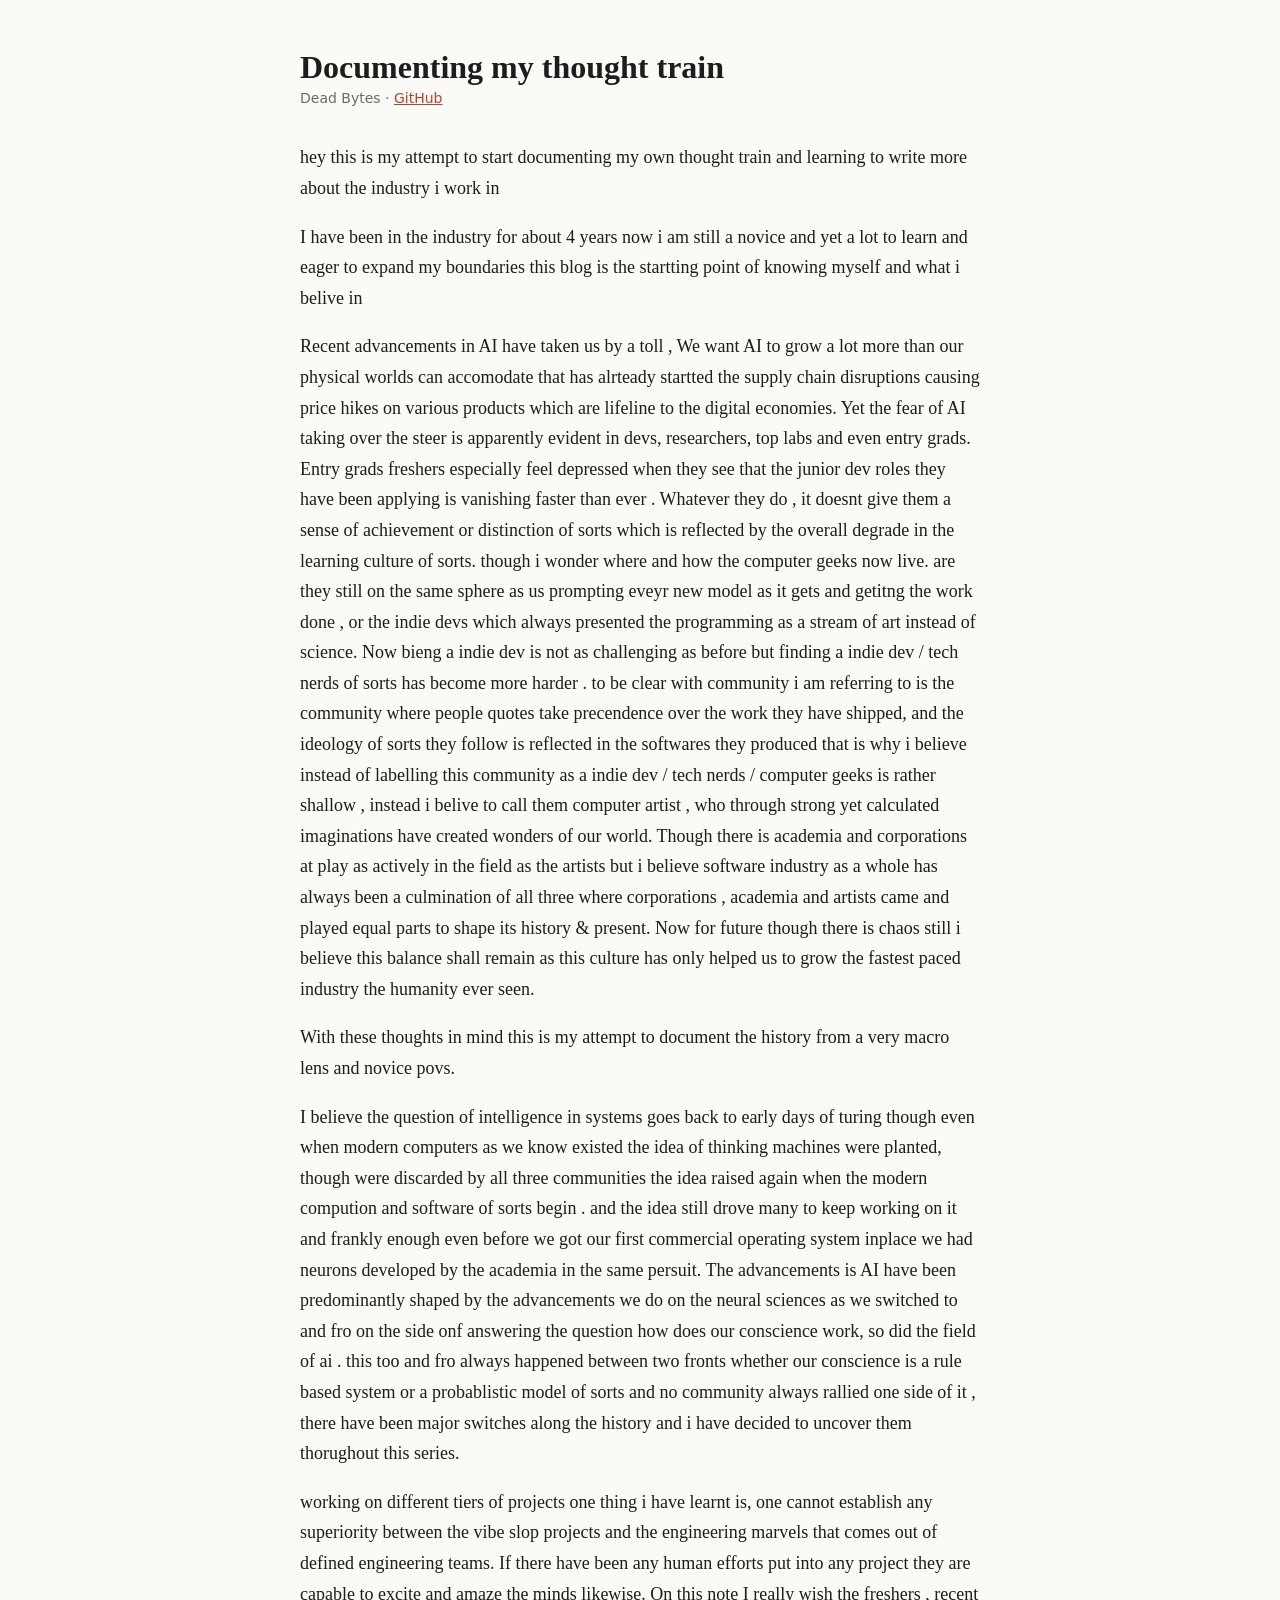
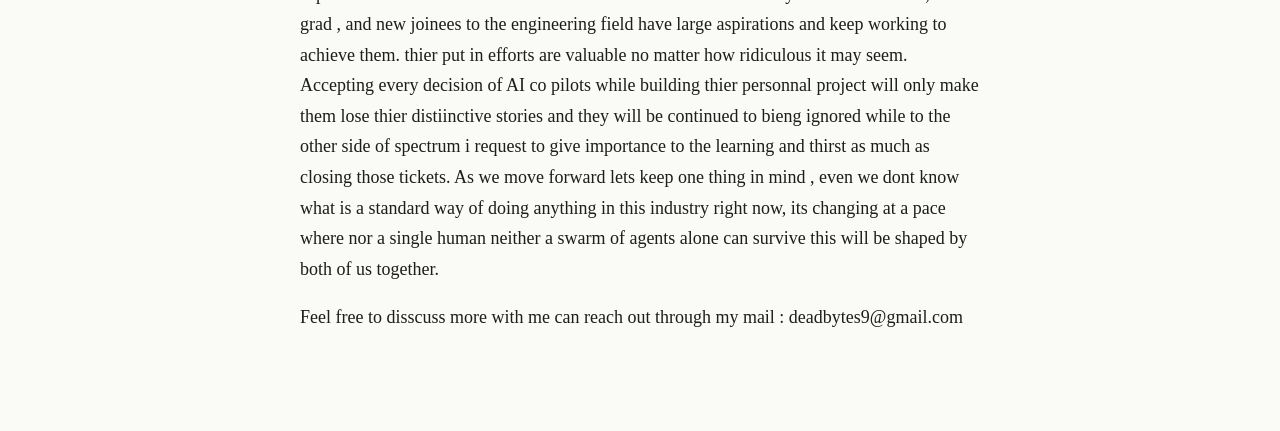
==== index.html @ d602cf8d "Publish first blog post" ====
<!doctype html>
<html lang="en">
<head>
  <meta charset="utf-8">
  <meta name="viewport" content="width=device-width, initial-scale=1">
  <title>Dead Bytes — Blog</title>
  <style>
    :root { --bg:#fafaf7; --fg:#1d1d1b; --muted:#6b6b66; --accent:#b4432b; }
    @media (prefers-color-scheme: dark) { :root { --bg:#141413; --fg:#e8e6df; --muted:#9a978d; --accent:#e07a5f; } }
    body { margin:0; background:var(--bg); color:var(--fg); font:18px/1.7 Georgia, serif; }
    main { max-width:680px; margin:0 auto; padding:48px 16px 80px; }
    h1 { font-size:2rem; line-height:1.2; margin:0 0 4px; }
    .by { color:var(--muted); font:14px system-ui, sans-serif; margin-bottom:36px; }
    a { color:var(--accent); }
  </style>
</head>
<body>
  <main>
    <h1>Documenting my thought train</h1>
    <div class="by">Dead Bytes · <a href="https://github.com/Dead-Bytes">GitHub</a></div>
    <p>hey this is my attempt to start documenting my own thought train and learning to write more about the industry i work in</p>
    <p>I have been in the industry for about 4 years now i am still a novice and yet a lot to learn and eager to expand my boundaries this blog is the startting point of knowing myself and what i belive in</p>
    <p>Recent advancements in AI have taken us by a toll , We want AI to grow a lot more than our physical worlds can accomodate that has alrteady startted the supply chain disruptions causing  price hikes on various  products which are lifeline  to the digital economies. Yet the fear of AI taking over the steer is apparently evident in devs, researchers, top labs and even entry grads. Entry grads freshers especially feel depressed when they see that the junior dev roles they have been applying is vanishing faster than ever . Whatever they do , it doesnt give them a sense of achievement or distinction of sorts which is reflected by the overall degrade in the learning culture of sorts. though i wonder where and how the computer geeks now live. are they still on the same sphere as us prompting eveyr new model as it gets and getitng the work done , or the indie devs which always presented the programming as a stream of art instead of science.  Now bieng a indie dev is not as challenging as before but finding a indie dev / tech nerds of sorts has become more harder . to be clear with community i am referring to is the community where people quotes take precendence over the work they have shipped, and the ideology of sorts they follow is reflected in the softwares they produced that is why i believe instead of labelling this community as a indie dev / tech nerds / computer geeks is rather shallow , instead i belive to call them computer artist , who through strong yet calculated imaginations have created wonders of our world.  Though there is academia and corporations at play as actively in the field as the artists but i believe software industry as a whole has always been a culmination of all three where corporations , academia and artists came and played equal parts to shape its history &amp; present. Now for future though there is chaos still i believe this balance shall remain as this culture has only helped us to grow the fastest paced industry the humanity ever seen.</p>
    <p>With these thoughts in mind this is my attempt to document the history from a very macro lens and novice povs.</p>
    <p>I believe the question of intelligence in systems goes back to early days of turing though even when modern computers as we know existed the idea of thinking machines were planted, though were discarded by all three communities the idea raised again when the modern compution and software of sorts begin . and the idea still drove many to keep working on it and frankly enough even before we got our first commercial operating system inplace we had neurons developed by the academia in the same persuit. The advancements is AI have been predominantly shaped by the advancements we do on the neural sciences  as we switched to and fro on the side onf answering the question how does our conscience work, so did the field of ai . this too and fro always happened between two fronts whether our conscience is a rule based system or a probablistic model of sorts and no community always rallied one side of it , there have been major switches along the history and i have decided to uncover them thorughout this series.</p>
    <p>working on different tiers of projects one thing i have learnt is, one cannot establish any superiority between the vibe slop projects and the engineering marvels that comes out of defined engineering teams. If there have been any human efforts put into any project they are capable to excite and amaze the minds likewise. On this note I really wish the freshers , recent grad , and new joinees to the engineering field have large aspirations and keep working to achieve them. thier put in efforts are valuable no matter how ridiculous it may seem. Accepting every decision of AI co pilots while building thier personnal project will only make them lose thier distiinctive stories and they will be continued to bieng ignored while to the other side of spectrum i request to give importance to the learning and thirst as much as closing those tickets. As we move forward lets keep one thing in mind , even we dont know what is a standard way of doing anything in this industry right now, its changing at a pace where nor a single human neither a swarm of agents alone can survive this will be shaped by both of us together.</p>
    <p>Feel free to disscuss more with me can reach out through my mail : deadbytes9@gmail.com</p>
  </main>
</body>
</html>
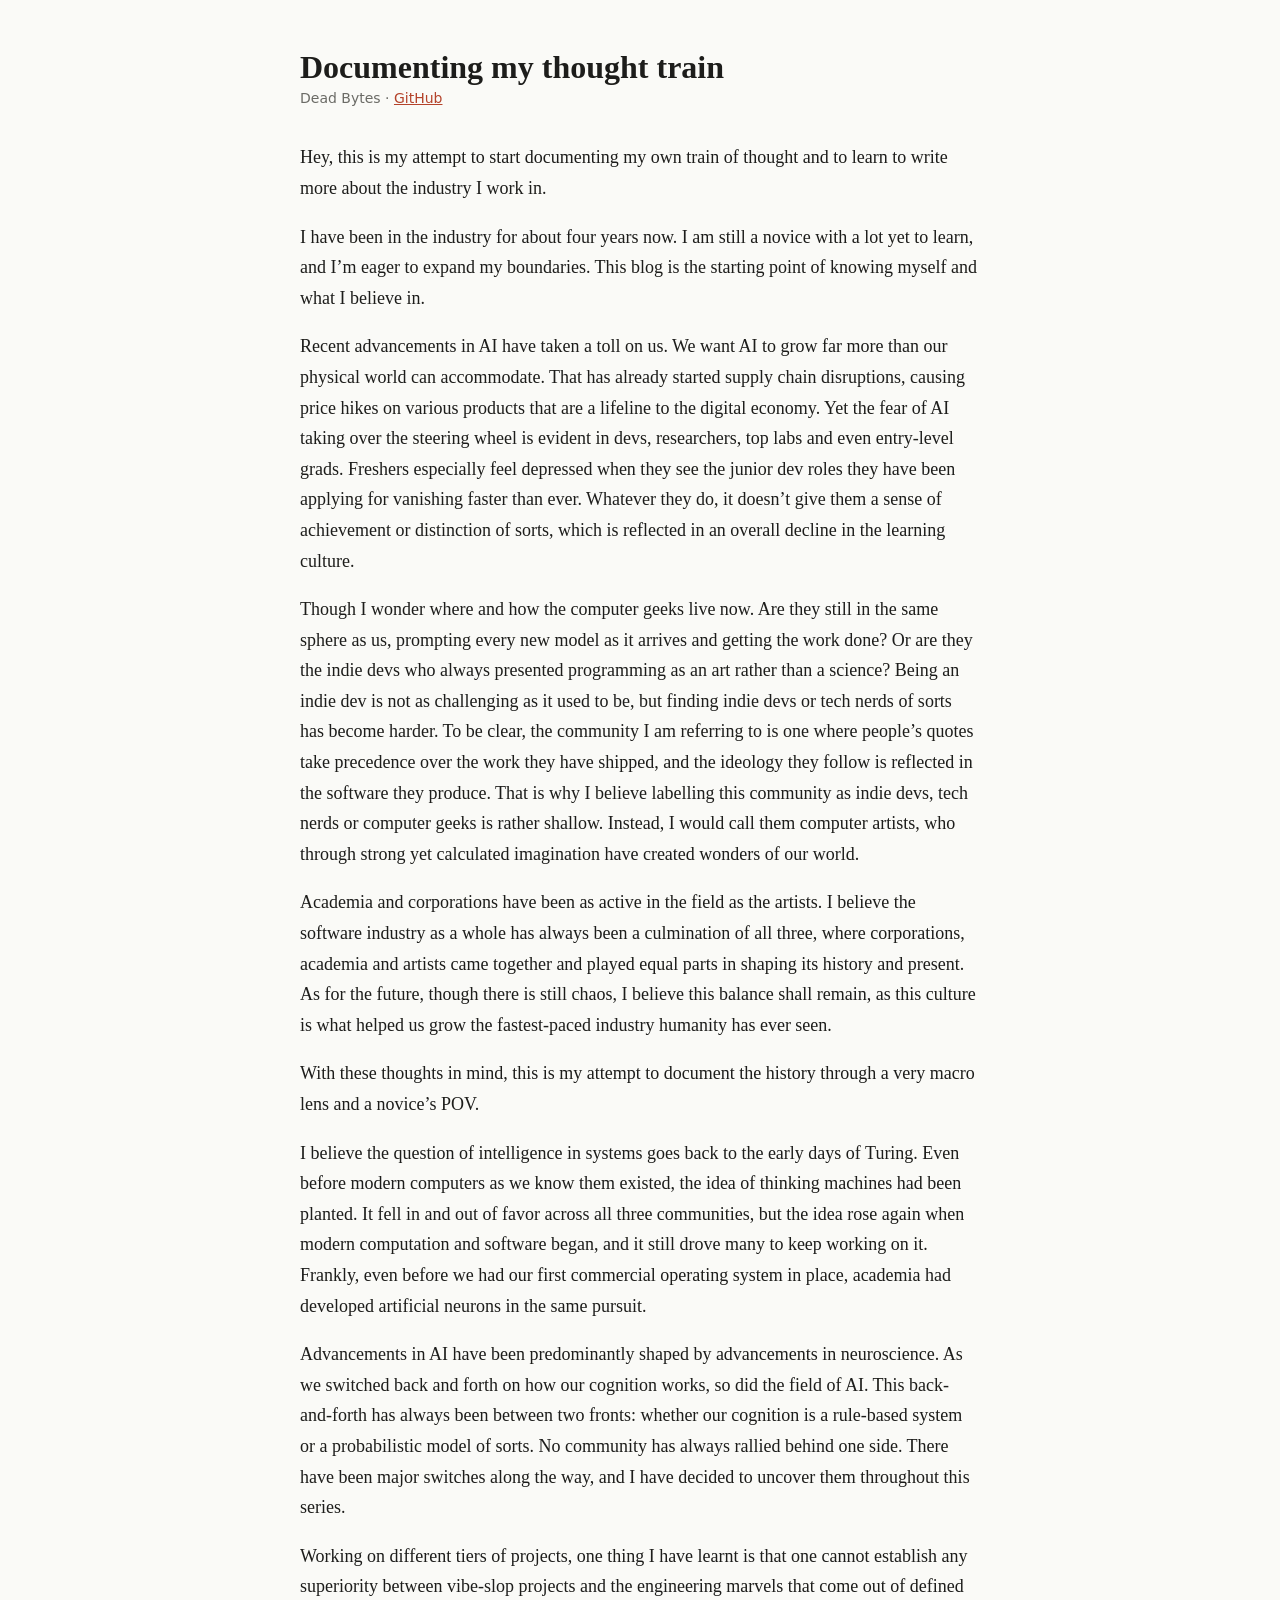
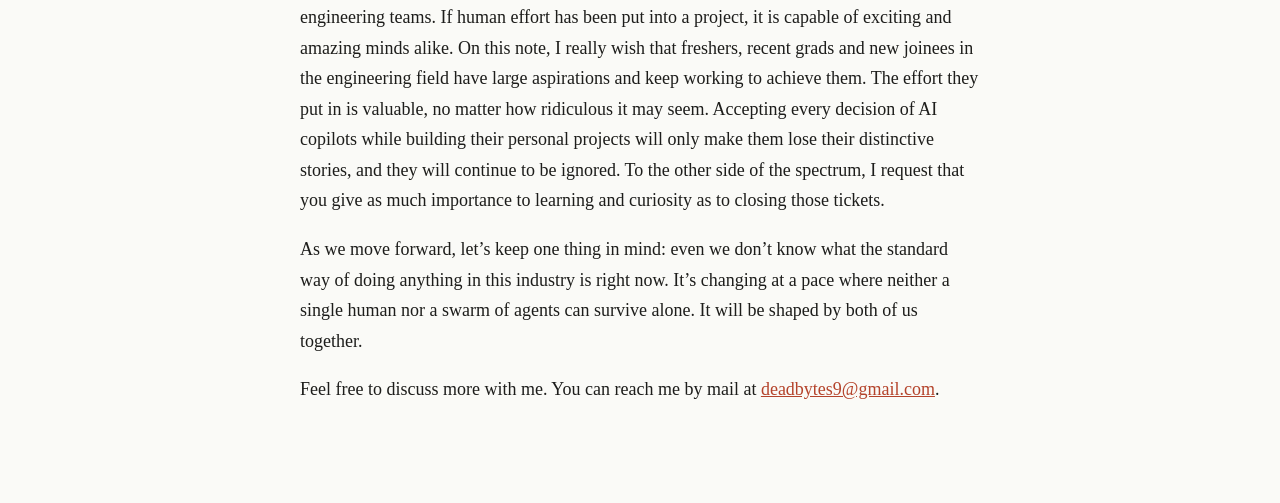
==== commit acb18f2a: "Publish refined blog post" ====
--- a/index.html
+++ b/index.html
@@ -18,13 +18,17 @@
   <main>
     <h1>Documenting my thought train</h1>
     <div class="by">Dead Bytes · <a href="https://github.com/Dead-Bytes">GitHub</a></div>
-    <p>hey this is my attempt to start documenting my own thought train and learning to write more about the industry i work in</p>
-    <p>I have been in the industry for about 4 years now i am still a novice and yet a lot to learn and eager to expand my boundaries this blog is the startting point of knowing myself and what i belive in</p>
-    <p>Recent advancements in AI have taken us by a toll , We want AI to grow a lot more than our physical worlds can accomodate that has alrteady startted the supply chain disruptions causing  price hikes on various  products which are lifeline  to the digital economies. Yet the fear of AI taking over the steer is apparently evident in devs, researchers, top labs and even entry grads. Entry grads freshers especially feel depressed when they see that the junior dev roles they have been applying is vanishing faster than ever . Whatever they do , it doesnt give them a sense of achievement or distinction of sorts which is reflected by the overall degrade in the learning culture of sorts. though i wonder where and how the computer geeks now live. are they still on the same sphere as us prompting eveyr new model as it gets and getitng the work done , or the indie devs which always presented the programming as a stream of art instead of science.  Now bieng a indie dev is not as challenging as before but finding a indie dev / tech nerds of sorts has become more harder . to be clear with community i am referring to is the community where people quotes take precendence over the work they have shipped, and the ideology of sorts they follow is reflected in the softwares they produced that is why i believe instead of labelling this community as a indie dev / tech nerds / computer geeks is rather shallow , instead i belive to call them computer artist , who through strong yet calculated imaginations have created wonders of our world.  Though there is academia and corporations at play as actively in the field as the artists but i believe software industry as a whole has always been a culmination of all three where corporations , academia and artists came and played equal parts to shape its history &amp; present. Now for future though there is chaos still i believe this balance shall remain as this culture has only helped us to grow the fastest paced industry the humanity ever seen.</p>
-    <p>With these thoughts in mind this is my attempt to document the history from a very macro lens and novice povs.</p>
-    <p>I believe the question of intelligence in systems goes back to early days of turing though even when modern computers as we know existed the idea of thinking machines were planted, though were discarded by all three communities the idea raised again when the modern compution and software of sorts begin . and the idea still drove many to keep working on it and frankly enough even before we got our first commercial operating system inplace we had neurons developed by the academia in the same persuit. The advancements is AI have been predominantly shaped by the advancements we do on the neural sciences  as we switched to and fro on the side onf answering the question how does our conscience work, so did the field of ai . this too and fro always happened between two fronts whether our conscience is a rule based system or a probablistic model of sorts and no community always rallied one side of it , there have been major switches along the history and i have decided to uncover them thorughout this series.</p>
-    <p>working on different tiers of projects one thing i have learnt is, one cannot establish any superiority between the vibe slop projects and the engineering marvels that comes out of defined engineering teams. If there have been any human efforts put into any project they are capable to excite and amaze the minds likewise. On this note I really wish the freshers , recent grad , and new joinees to the engineering field have large aspirations and keep working to achieve them. thier put in efforts are valuable no matter how ridiculous it may seem. Accepting every decision of AI co pilots while building thier personnal project will only make them lose thier distiinctive stories and they will be continued to bieng ignored while to the other side of spectrum i request to give importance to the learning and thirst as much as closing those tickets. As we move forward lets keep one thing in mind , even we dont know what is a standard way of doing anything in this industry right now, its changing at a pace where nor a single human neither a swarm of agents alone can survive this will be shaped by both of us together.</p>
-    <p>Feel free to disscuss more with me can reach out through my mail : deadbytes9@gmail.com</p>
+    <p>Hey, this is my attempt to start documenting my own train of thought and to learn to write more about the industry I work in.</p>
+    <p>I have been in the industry for about four years now. I am still a novice with a lot yet to learn, and I’m eager to expand my boundaries. This blog is the starting point of knowing myself and what I believe in.</p>
+    <p>Recent advancements in AI have taken a toll on us. We want AI to grow far more than our physical world can accommodate. That has already started supply chain disruptions, causing price hikes on various products that are a lifeline to the digital economy. Yet the fear of AI taking over the steering wheel is evident in devs, researchers, top labs and even entry-level grads. Freshers especially feel depressed when they see the junior dev roles they have been applying for vanishing faster than ever. Whatever they do, it doesn’t give them a sense of achievement or distinction of sorts, which is reflected in an overall decline in the learning culture.</p>
+    <p>Though I wonder where and how the computer geeks live now. Are they still in the same sphere as us, prompting every new model as it arrives and getting the work done? Or are they the indie devs who always presented programming as an art rather than a science? Being an indie dev is not as challenging as it used to be, but finding indie devs or tech nerds of sorts has become harder. To be clear, the community I am referring to is one where people’s quotes take precedence over the work they have shipped, and the ideology they follow is reflected in the software they produce. That is why I believe labelling this community as indie devs, tech nerds or computer geeks is rather shallow. Instead, I would call them computer artists, who through strong yet calculated imagination have created wonders of our world.</p>
+    <p>Academia and corporations have been as active in the field as the artists. I believe the software industry as a whole has always been a culmination of all three, where corporations, academia and artists came together and played equal parts in shaping its history and present. As for the future, though there is still chaos, I believe this balance shall remain, as this culture is what helped us grow the fastest-paced industry humanity has ever seen.</p>
+    <p>With these thoughts in mind, this is my attempt to document the history through a very macro lens and a novice’s POV.</p>
+    <p>I believe the question of intelligence in systems goes back to the early days of Turing. Even before modern computers as we know them existed, the idea of thinking machines had been planted. It fell in and out of favor across all three communities, but the idea rose again when modern computation and software began, and it still drove many to keep working on it. Frankly, even before we had our first commercial operating system in place, academia had developed artificial neurons in the same pursuit.</p>
+    <p>Advancements in AI have been predominantly shaped by advancements in neuroscience. As we switched back and forth on how our cognition works, so did the field of AI. This back-and-forth has always been between two fronts: whether our cognition is a rule-based system or a probabilistic model of sorts. No community has always rallied behind one side. There have been major switches along the way, and I have decided to uncover them throughout this series.</p>
+    <p>Working on different tiers of projects, one thing I have learnt is that one cannot establish any superiority between vibe-slop projects and the engineering marvels that come out of defined engineering teams. If human effort has been put into a project, it is capable of exciting and amazing minds alike. On this note, I really wish that freshers, recent grads and new joinees in the engineering field have large aspirations and keep working to achieve them. The effort they put in is valuable, no matter how ridiculous it may seem. Accepting every decision of AI copilots while building their personal projects will only make them lose their distinctive stories, and they will continue to be ignored. To the other side of the spectrum, I request that you give as much importance to learning and curiosity as to closing those tickets.</p>
+    <p>As we move forward, let’s keep one thing in mind: even we don’t know what the standard way of doing anything in this industry is right now. It’s changing at a pace where neither a single human nor a swarm of agents can survive alone. It will be shaped by both of us together.</p>
+    <p>Feel free to discuss more with me. You can reach me by mail at <a href="mailto:deadbytes9@gmail.com">deadbytes9@gmail.com</a>.</p>
   </main>
 </body>
 </html>
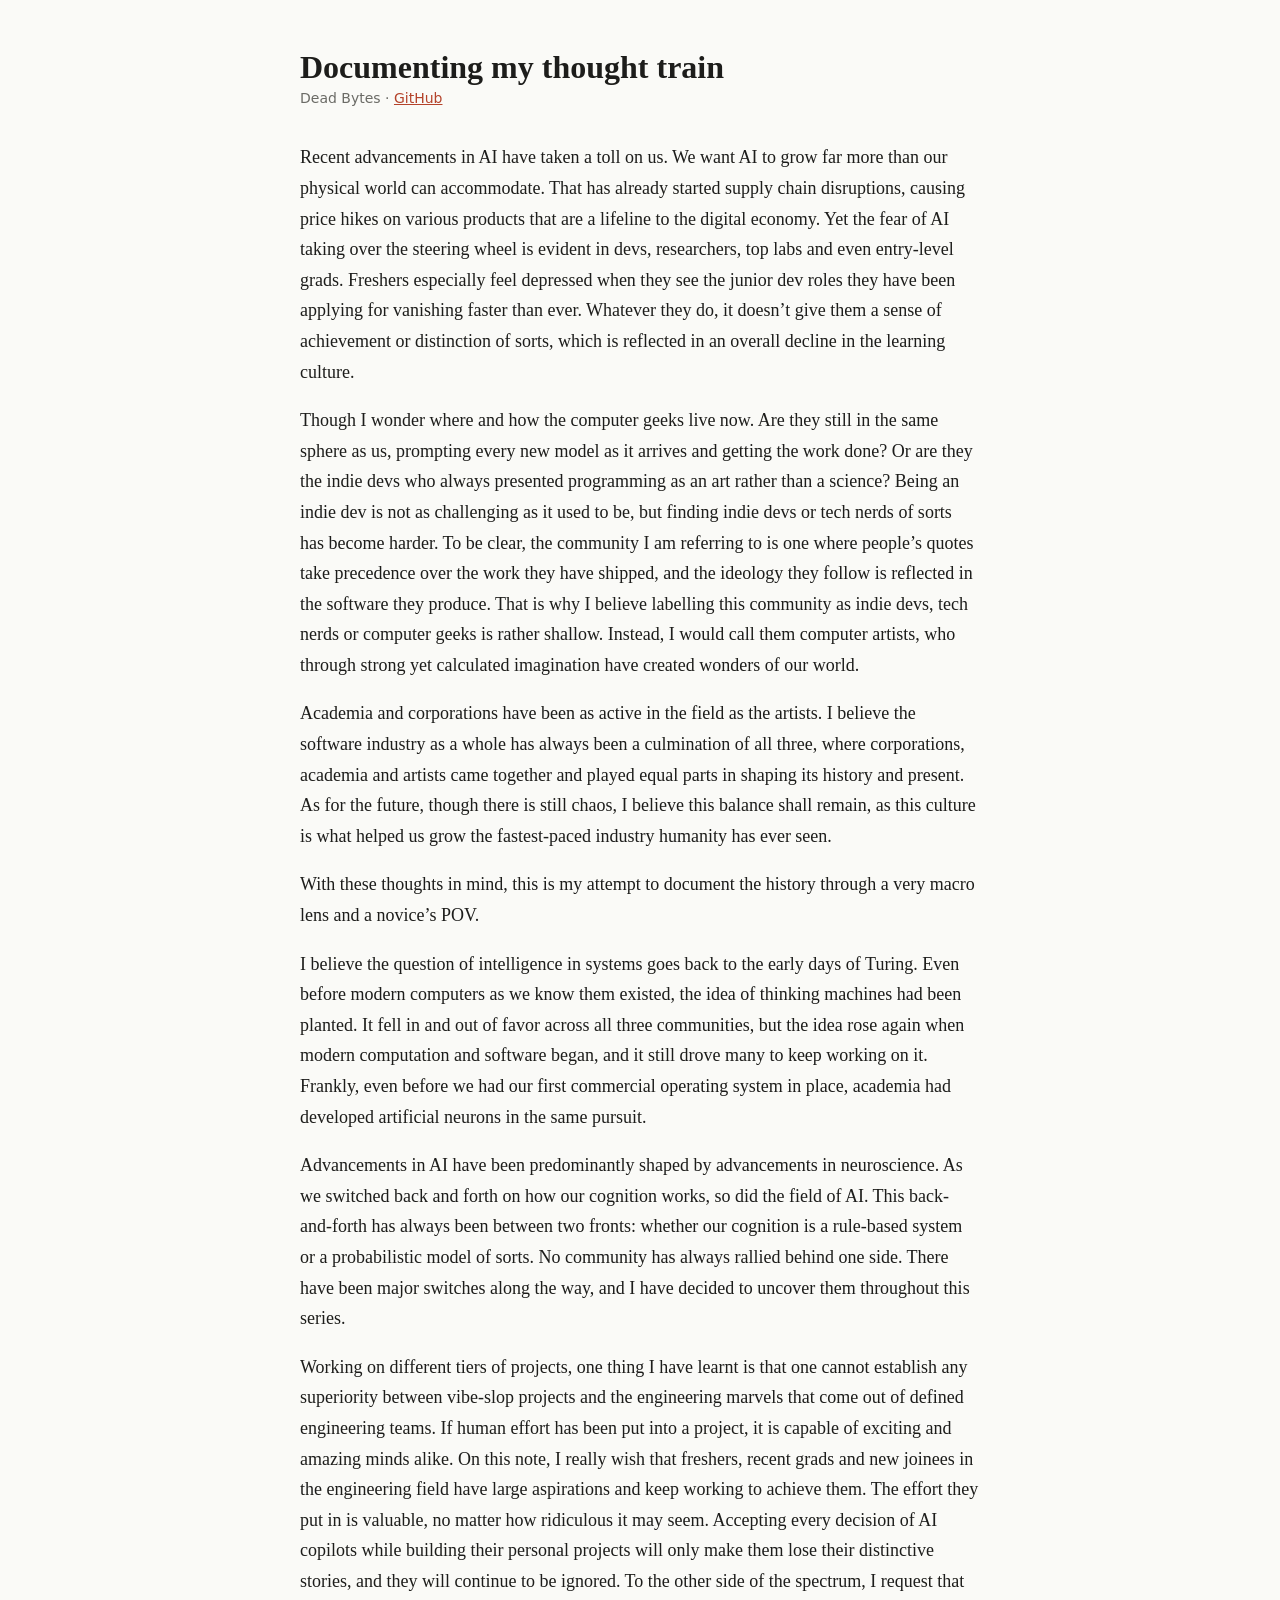
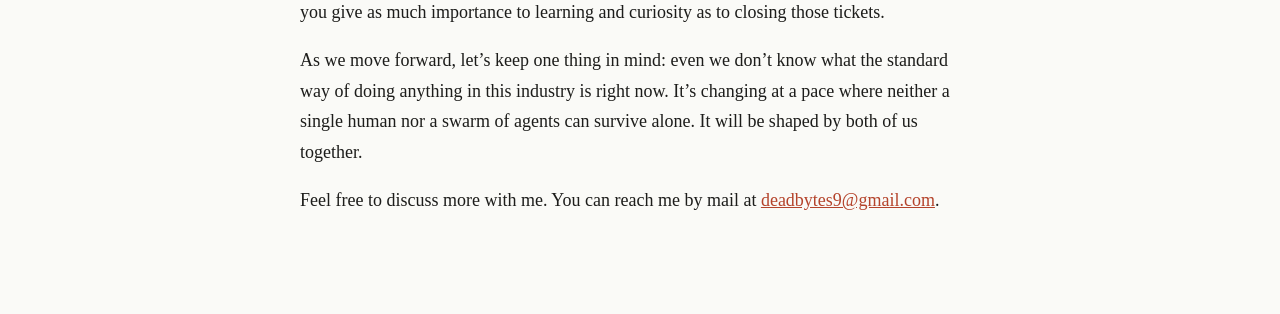
==== commit ba6e97e4: "Remove intro paragraphs" ====
--- a/index.html
+++ b/index.html
@@ -18,8 +18,6 @@
   <main>
     <h1>Documenting my thought train</h1>
     <div class="by">Dead Bytes · <a href="https://github.com/Dead-Bytes">GitHub</a></div>
-    <p>Hey, this is my attempt to start documenting my own train of thought and to learn to write more about the industry I work in.</p>
-    <p>I have been in the industry for about four years now. I am still a novice with a lot yet to learn, and I’m eager to expand my boundaries. This blog is the starting point of knowing myself and what I believe in.</p>
     <p>Recent advancements in AI have taken a toll on us. We want AI to grow far more than our physical world can accommodate. That has already started supply chain disruptions, causing price hikes on various products that are a lifeline to the digital economy. Yet the fear of AI taking over the steering wheel is evident in devs, researchers, top labs and even entry-level grads. Freshers especially feel depressed when they see the junior dev roles they have been applying for vanishing faster than ever. Whatever they do, it doesn’t give them a sense of achievement or distinction of sorts, which is reflected in an overall decline in the learning culture.</p>
     <p>Though I wonder where and how the computer geeks live now. Are they still in the same sphere as us, prompting every new model as it arrives and getting the work done? Or are they the indie devs who always presented programming as an art rather than a science? Being an indie dev is not as challenging as it used to be, but finding indie devs or tech nerds of sorts has become harder. To be clear, the community I am referring to is one where people’s quotes take precedence over the work they have shipped, and the ideology they follow is reflected in the software they produce. That is why I believe labelling this community as indie devs, tech nerds or computer geeks is rather shallow. Instead, I would call them computer artists, who through strong yet calculated imagination have created wonders of our world.</p>
     <p>Academia and corporations have been as active in the field as the artists. I believe the software industry as a whole has always been a culmination of all three, where corporations, academia and artists came together and played equal parts in shaping its history and present. As for the future, though there is still chaos, I believe this balance shall remain, as this culture is what helped us grow the fastest-paced industry humanity has ever seen.</p>
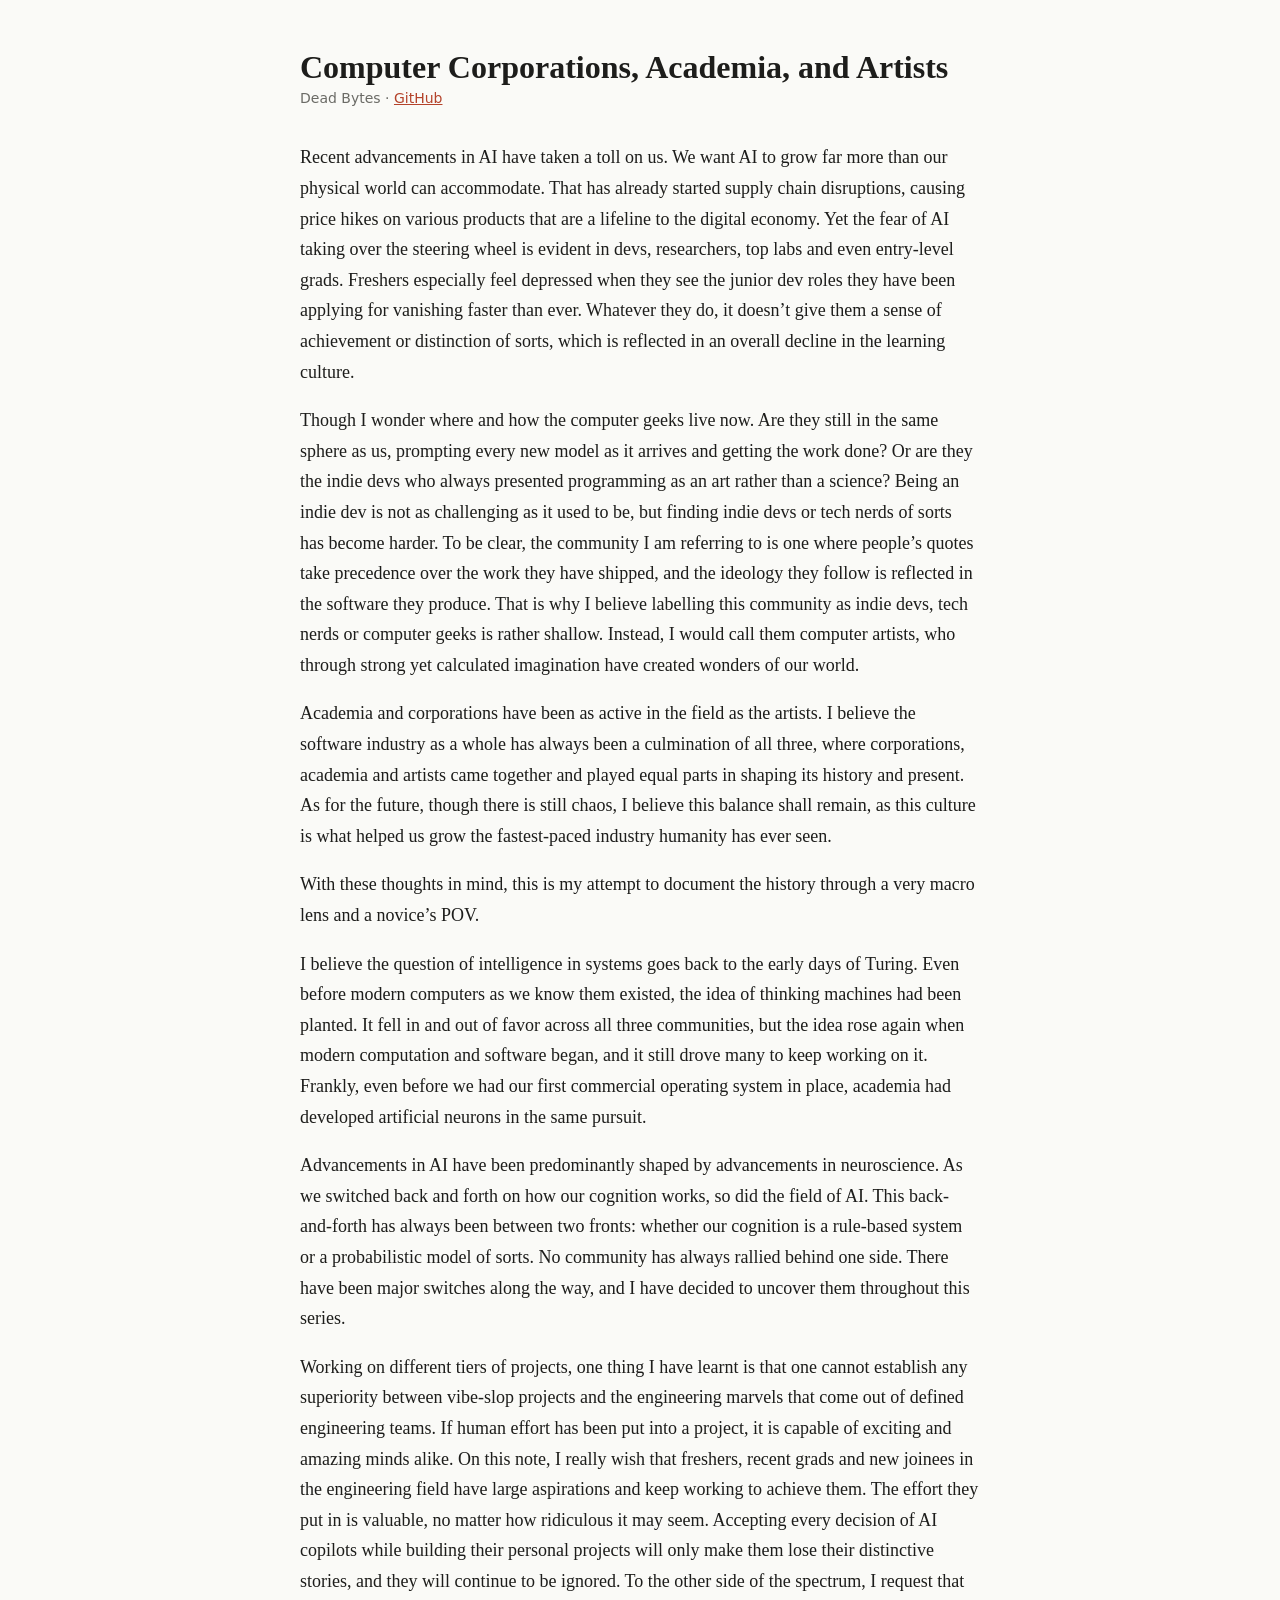
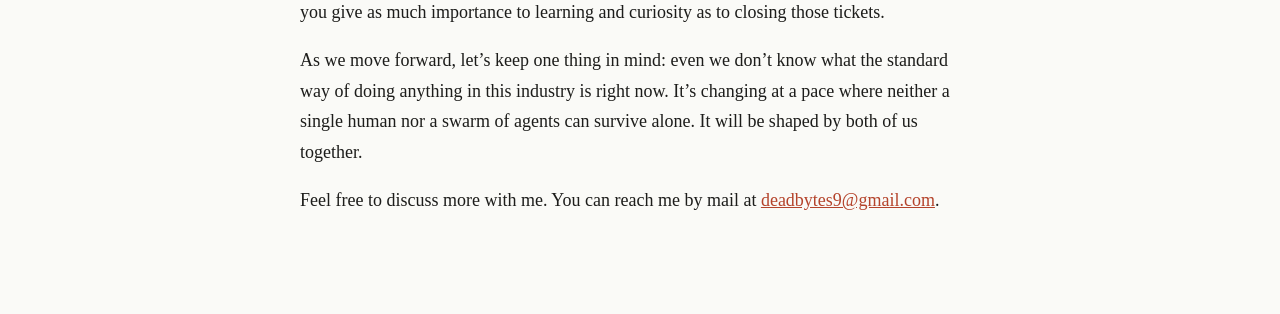
==== commit a887dab6: "Update title" ====
--- a/index.html
+++ b/index.html
@@ -3,7 +3,7 @@
 <head>
   <meta charset="utf-8">
   <meta name="viewport" content="width=device-width, initial-scale=1">
-  <title>Dead Bytes — Blog</title>
+  <title>Computer Corporations, Academia, and Artists</title>
   <style>
     :root { --bg:#fafaf7; --fg:#1d1d1b; --muted:#6b6b66; --accent:#b4432b; }
     @media (prefers-color-scheme: dark) { :root { --bg:#141413; --fg:#e8e6df; --muted:#9a978d; --accent:#e07a5f; } }
@@ -16,7 +16,7 @@
 </head>
 <body>
   <main>
-    <h1>Documenting my thought train</h1>
+    <h1>Computer Corporations, Academia, and Artists</h1>
     <div class="by">Dead Bytes · <a href="https://github.com/Dead-Bytes">GitHub</a></div>
     <p>Recent advancements in AI have taken a toll on us. We want AI to grow far more than our physical world can accommodate. That has already started supply chain disruptions, causing price hikes on various products that are a lifeline to the digital economy. Yet the fear of AI taking over the steering wheel is evident in devs, researchers, top labs and even entry-level grads. Freshers especially feel depressed when they see the junior dev roles they have been applying for vanishing faster than ever. Whatever they do, it doesn’t give them a sense of achievement or distinction of sorts, which is reflected in an overall decline in the learning culture.</p>
     <p>Though I wonder where and how the computer geeks live now. Are they still in the same sphere as us, prompting every new model as it arrives and getting the work done? Or are they the indie devs who always presented programming as an art rather than a science? Being an indie dev is not as challenging as it used to be, but finding indie devs or tech nerds of sorts has become harder. To be clear, the community I am referring to is one where people’s quotes take precedence over the work they have shipped, and the ideology they follow is reflected in the software they produce. That is why I believe labelling this community as indie devs, tech nerds or computer geeks is rather shallow. Instead, I would call them computer artists, who through strong yet calculated imagination have created wonders of our world.</p>
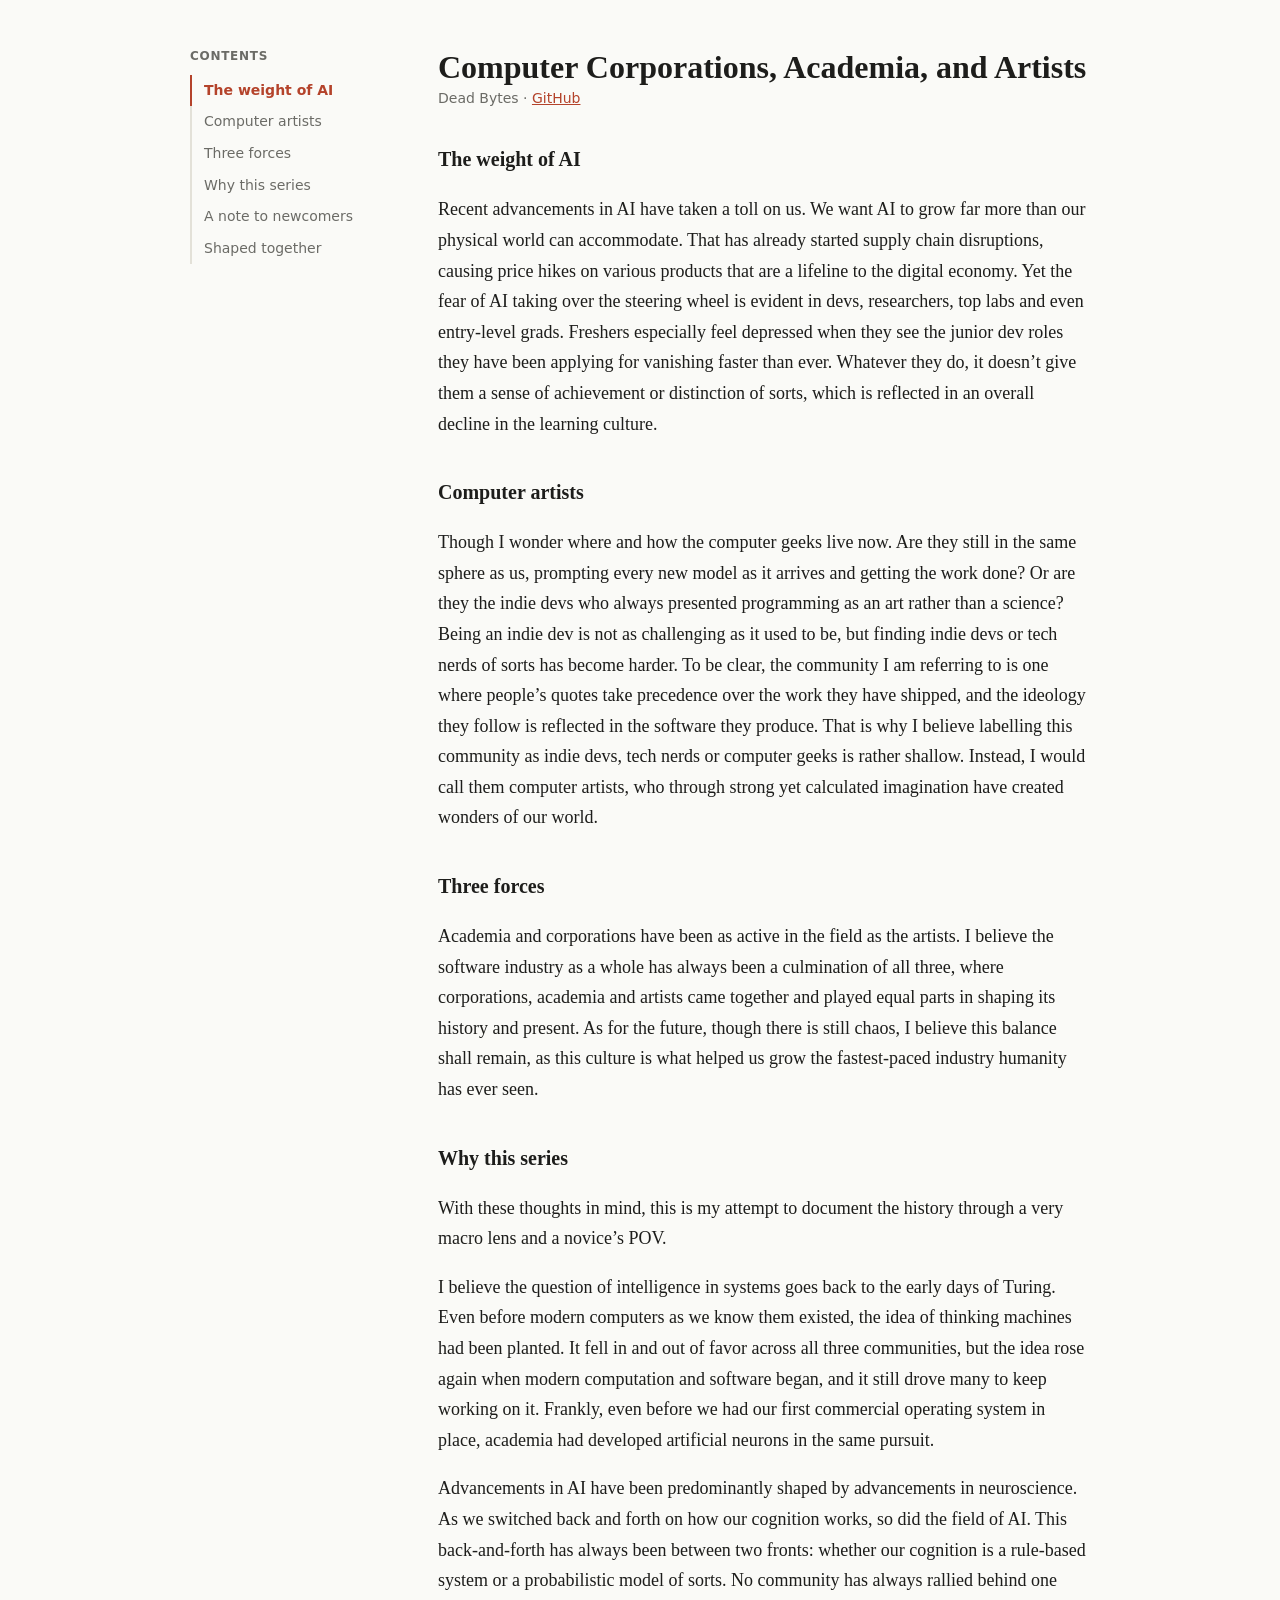
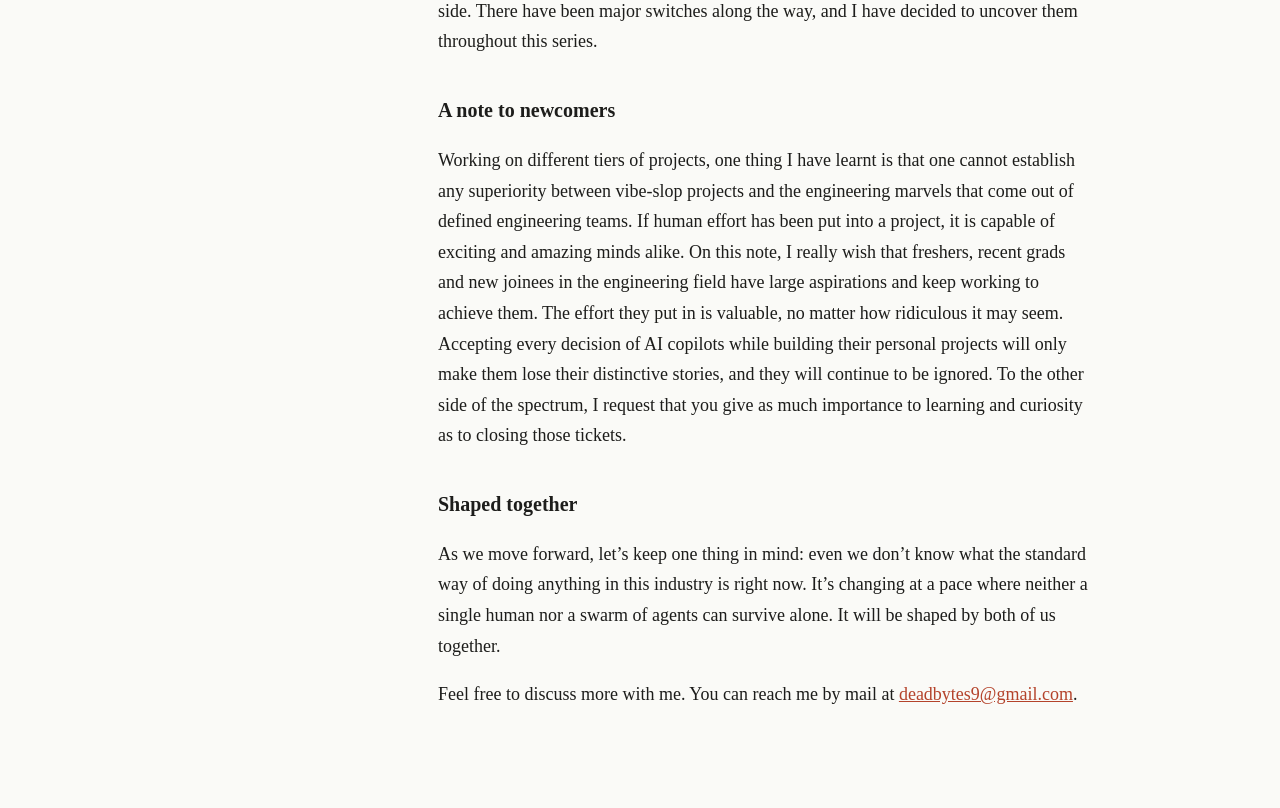
==== commit f65fe597: "Add table of contents with section headings" ====
--- a/index.html
+++ b/index.html
@@ -5,28 +5,103 @@
   <meta name="viewport" content="width=device-width, initial-scale=1">
   <title>Computer Corporations, Academia, and Artists</title>
   <style>
-    :root { --bg:#fafaf7; --fg:#1d1d1b; --muted:#6b6b66; --accent:#b4432b; }
-    @media (prefers-color-scheme: dark) { :root { --bg:#141413; --fg:#e8e6df; --muted:#9a978d; --accent:#e07a5f; } }
+    :root { --bg:#fafaf7; --fg:#1d1d1b; --muted:#6b6b66; --accent:#b4432b; --line:#e3e1d8; }
+    @media (prefers-color-scheme: dark) { :root { --bg:#141413; --fg:#e8e6df; --muted:#9a978d; --accent:#e07a5f; --line:#2c2b28; } }
+    html { scroll-behavior:smooth; }
     body { margin:0; background:var(--bg); color:var(--fg); font:18px/1.7 Georgia, serif; }
-    main { max-width:680px; margin:0 auto; padding:48px 16px 80px; }
+    .wrap { max-width:900px; margin:0 auto; padding:48px 16px 80px; display:grid; grid-template-columns:200px minmax(0,1fr); gap:48px; }
     h1 { font-size:2rem; line-height:1.2; margin:0 0 4px; }
-    .by { color:var(--muted); font:14px system-ui, sans-serif; margin-bottom:36px; }
+    h2 { font-size:1.25rem; margin:0 0 8px; }
+    .by { color:var(--muted); font:14px system-ui, sans-serif; margin-bottom:12px; }
     a { color:var(--accent); }
+    section { scroll-margin-top:24px; margin-top:36px; }
+    nav { font:14px/1.4 system-ui, sans-serif; }
+    nav strong { display:block; color:var(--muted); text-transform:uppercase; letter-spacing:.06em; font-size:12px; margin-bottom:10px; }
+    nav ol { list-style:none; margin:0; padding:0; border-left:2px solid var(--line); }
+    nav li a { display:block; padding:6px 12px; margin-left:-2px; border-left:2px solid transparent; color:var(--muted); text-decoration:none; }
+    nav li a:hover { color:var(--fg); }
+    nav li a.active { color:var(--accent); border-left-color:var(--accent); font-weight:600; }
+    .side { position:sticky; top:48px; align-self:start; }
+    details { display:none; }
+    @media (max-width:760px) {
+      .wrap { display:block; padding-top:32px; }
+      .side { display:none; }
+      details { display:block; margin:16px 0 0; border:1px solid var(--line); border-radius:8px; padding:10px 14px; }
+      summary { font:600 14px system-ui, sans-serif; cursor:pointer; }
+      details nav { margin-top:8px; }
+    }
   </style>
 </head>
 <body>
-  <main>
-    <h1>Computer Corporations, Academia, and Artists</h1>
-    <div class="by">Dead Bytes · <a href="https://github.com/Dead-Bytes">GitHub</a></div>
-    <p>Recent advancements in AI have taken a toll on us. We want AI to grow far more than our physical world can accommodate. That has already started supply chain disruptions, causing price hikes on various products that are a lifeline to the digital economy. Yet the fear of AI taking over the steering wheel is evident in devs, researchers, top labs and even entry-level grads. Freshers especially feel depressed when they see the junior dev roles they have been applying for vanishing faster than ever. Whatever they do, it doesn’t give them a sense of achievement or distinction of sorts, which is reflected in an overall decline in the learning culture.</p>
-    <p>Though I wonder where and how the computer geeks live now. Are they still in the same sphere as us, prompting every new model as it arrives and getting the work done? Or are they the indie devs who always presented programming as an art rather than a science? Being an indie dev is not as challenging as it used to be, but finding indie devs or tech nerds of sorts has become harder. To be clear, the community I am referring to is one where people’s quotes take precedence over the work they have shipped, and the ideology they follow is reflected in the software they produce. That is why I believe labelling this community as indie devs, tech nerds or computer geeks is rather shallow. Instead, I would call them computer artists, who through strong yet calculated imagination have created wonders of our world.</p>
-    <p>Academia and corporations have been as active in the field as the artists. I believe the software industry as a whole has always been a culmination of all three, where corporations, academia and artists came together and played equal parts in shaping its history and present. As for the future, though there is still chaos, I believe this balance shall remain, as this culture is what helped us grow the fastest-paced industry humanity has ever seen.</p>
-    <p>With these thoughts in mind, this is my attempt to document the history through a very macro lens and a novice’s POV.</p>
-    <p>I believe the question of intelligence in systems goes back to the early days of Turing. Even before modern computers as we know them existed, the idea of thinking machines had been planted. It fell in and out of favor across all three communities, but the idea rose again when modern computation and software began, and it still drove many to keep working on it. Frankly, even before we had our first commercial operating system in place, academia had developed artificial neurons in the same pursuit.</p>
-    <p>Advancements in AI have been predominantly shaped by advancements in neuroscience. As we switched back and forth on how our cognition works, so did the field of AI. This back-and-forth has always been between two fronts: whether our cognition is a rule-based system or a probabilistic model of sorts. No community has always rallied behind one side. There have been major switches along the way, and I have decided to uncover them throughout this series.</p>
-    <p>Working on different tiers of projects, one thing I have learnt is that one cannot establish any superiority between vibe-slop projects and the engineering marvels that come out of defined engineering teams. If human effort has been put into a project, it is capable of exciting and amazing minds alike. On this note, I really wish that freshers, recent grads and new joinees in the engineering field have large aspirations and keep working to achieve them. The effort they put in is valuable, no matter how ridiculous it may seem. Accepting every decision of AI copilots while building their personal projects will only make them lose their distinctive stories, and they will continue to be ignored. To the other side of the spectrum, I request that you give as much importance to learning and curiosity as to closing those tickets.</p>
-    <p>As we move forward, let’s keep one thing in mind: even we don’t know what the standard way of doing anything in this industry is right now. It’s changing at a pace where neither a single human nor a swarm of agents can survive alone. It will be shaped by both of us together.</p>
-    <p>Feel free to discuss more with me. You can reach me by mail at <a href="mailto:deadbytes9@gmail.com">deadbytes9@gmail.com</a>.</p>
-  </main>
+  <div class="wrap">
+    <aside class="side">
+      <nav aria-label="Contents">
+        <strong>Contents</strong>
+        <ol>
+        <li><a href="#ai-toll">The weight of AI</a></li>
+        <li><a href="#computer-artists">Computer artists</a></li>
+        <li><a href="#three-forces">Three forces</a></li>
+        <li><a href="#this-series">Why this series</a></li>
+        <li><a href="#newcomers">A note to newcomers</a></li>
+        <li><a href="#together">Shaped together</a></li>
+        </ol>
+      </nav>
+    </aside>
+    <main>
+      <h1>Computer Corporations, Academia, and Artists</h1>
+      <div class="by">Dead Bytes · <a href="https://github.com/Dead-Bytes">GitHub</a></div>
+      <details>
+        <summary>Contents</summary>
+        <nav aria-label="Contents">
+          <ol>
+            <li><a href="#ai-toll">The weight of AI</a></li>
+            <li><a href="#computer-artists">Computer artists</a></li>
+            <li><a href="#three-forces">Three forces</a></li>
+            <li><a href="#this-series">Why this series</a></li>
+            <li><a href="#newcomers">A note to newcomers</a></li>
+            <li><a href="#together">Shaped together</a></li>
+          </ol>
+        </nav>
+      </details>
+    <section id="ai-toll">
+      <h2>The weight of AI</h2>
+      <p>Recent advancements in AI have taken a toll on us. We want AI to grow far more than our physical world can accommodate. That has already started supply chain disruptions, causing price hikes on various products that are a lifeline to the digital economy. Yet the fear of AI taking over the steering wheel is evident in devs, researchers, top labs and even entry-level grads. Freshers especially feel depressed when they see the junior dev roles they have been applying for vanishing faster than ever. Whatever they do, it doesn’t give them a sense of achievement or distinction of sorts, which is reflected in an overall decline in the learning culture.</p>
+    </section>
+    <section id="computer-artists">
+      <h2>Computer artists</h2>
+      <p>Though I wonder where and how the computer geeks live now. Are they still in the same sphere as us, prompting every new model as it arrives and getting the work done? Or are they the indie devs who always presented programming as an art rather than a science? Being an indie dev is not as challenging as it used to be, but finding indie devs or tech nerds of sorts has become harder. To be clear, the community I am referring to is one where people’s quotes take precedence over the work they have shipped, and the ideology they follow is reflected in the software they produce. That is why I believe labelling this community as indie devs, tech nerds or computer geeks is rather shallow. Instead, I would call them computer artists, who through strong yet calculated imagination have created wonders of our world.</p>
+    </section>
+    <section id="three-forces">
+      <h2>Three forces</h2>
+      <p>Academia and corporations have been as active in the field as the artists. I believe the software industry as a whole has always been a culmination of all three, where corporations, academia and artists came together and played equal parts in shaping its history and present. As for the future, though there is still chaos, I believe this balance shall remain, as this culture is what helped us grow the fastest-paced industry humanity has ever seen.</p>
+    </section>
+    <section id="this-series">
+      <h2>Why this series</h2>
+      <p>With these thoughts in mind, this is my attempt to document the history through a very macro lens and a novice’s POV.</p>
+      <p>I believe the question of intelligence in systems goes back to the early days of Turing. Even before modern computers as we know them existed, the idea of thinking machines had been planted. It fell in and out of favor across all three communities, but the idea rose again when modern computation and software began, and it still drove many to keep working on it. Frankly, even before we had our first commercial operating system in place, academia had developed artificial neurons in the same pursuit.</p>
+      <p>Advancements in AI have been predominantly shaped by advancements in neuroscience. As we switched back and forth on how our cognition works, so did the field of AI. This back-and-forth has always been between two fronts: whether our cognition is a rule-based system or a probabilistic model of sorts. No community has always rallied behind one side. There have been major switches along the way, and I have decided to uncover them throughout this series.</p>
+    </section>
+    <section id="newcomers">
+      <h2>A note to newcomers</h2>
+      <p>Working on different tiers of projects, one thing I have learnt is that one cannot establish any superiority between vibe-slop projects and the engineering marvels that come out of defined engineering teams. If human effort has been put into a project, it is capable of exciting and amazing minds alike. On this note, I really wish that freshers, recent grads and new joinees in the engineering field have large aspirations and keep working to achieve them. The effort they put in is valuable, no matter how ridiculous it may seem. Accepting every decision of AI copilots while building their personal projects will only make them lose their distinctive stories, and they will continue to be ignored. To the other side of the spectrum, I request that you give as much importance to learning and curiosity as to closing those tickets.</p>
+    </section>
+    <section id="together">
+      <h2>Shaped together</h2>
+      <p>As we move forward, let’s keep one thing in mind: even we don’t know what the standard way of doing anything in this industry is right now. It’s changing at a pace where neither a single human nor a swarm of agents can survive alone. It will be shaped by both of us together.</p>
+      <p>Feel free to discuss more with me. You can reach me by mail at <a href="mailto:deadbytes9@gmail.com">deadbytes9@gmail.com</a>.</p>
+    </section>
+    </main>
+  </div>
+  <script>
+    const links = document.querySelectorAll('nav a');
+    const secs = [...document.querySelectorAll('section')];
+    function spy() {
+      let cur = secs[0].id;
+      for (const s of secs) if (s.getBoundingClientRect().top < window.innerHeight * 0.35) cur = s.id;
+      links.forEach(a => a.classList.toggle('active', a.getAttribute('href') === '#' + cur));
+    }
+    addEventListener('scroll', spy, {passive:true}); spy();
+    document.querySelectorAll('details nav a').forEach(a => a.addEventListener('click', () => a.closest('details').open = false));
+  </script>
 </body>
 </html>
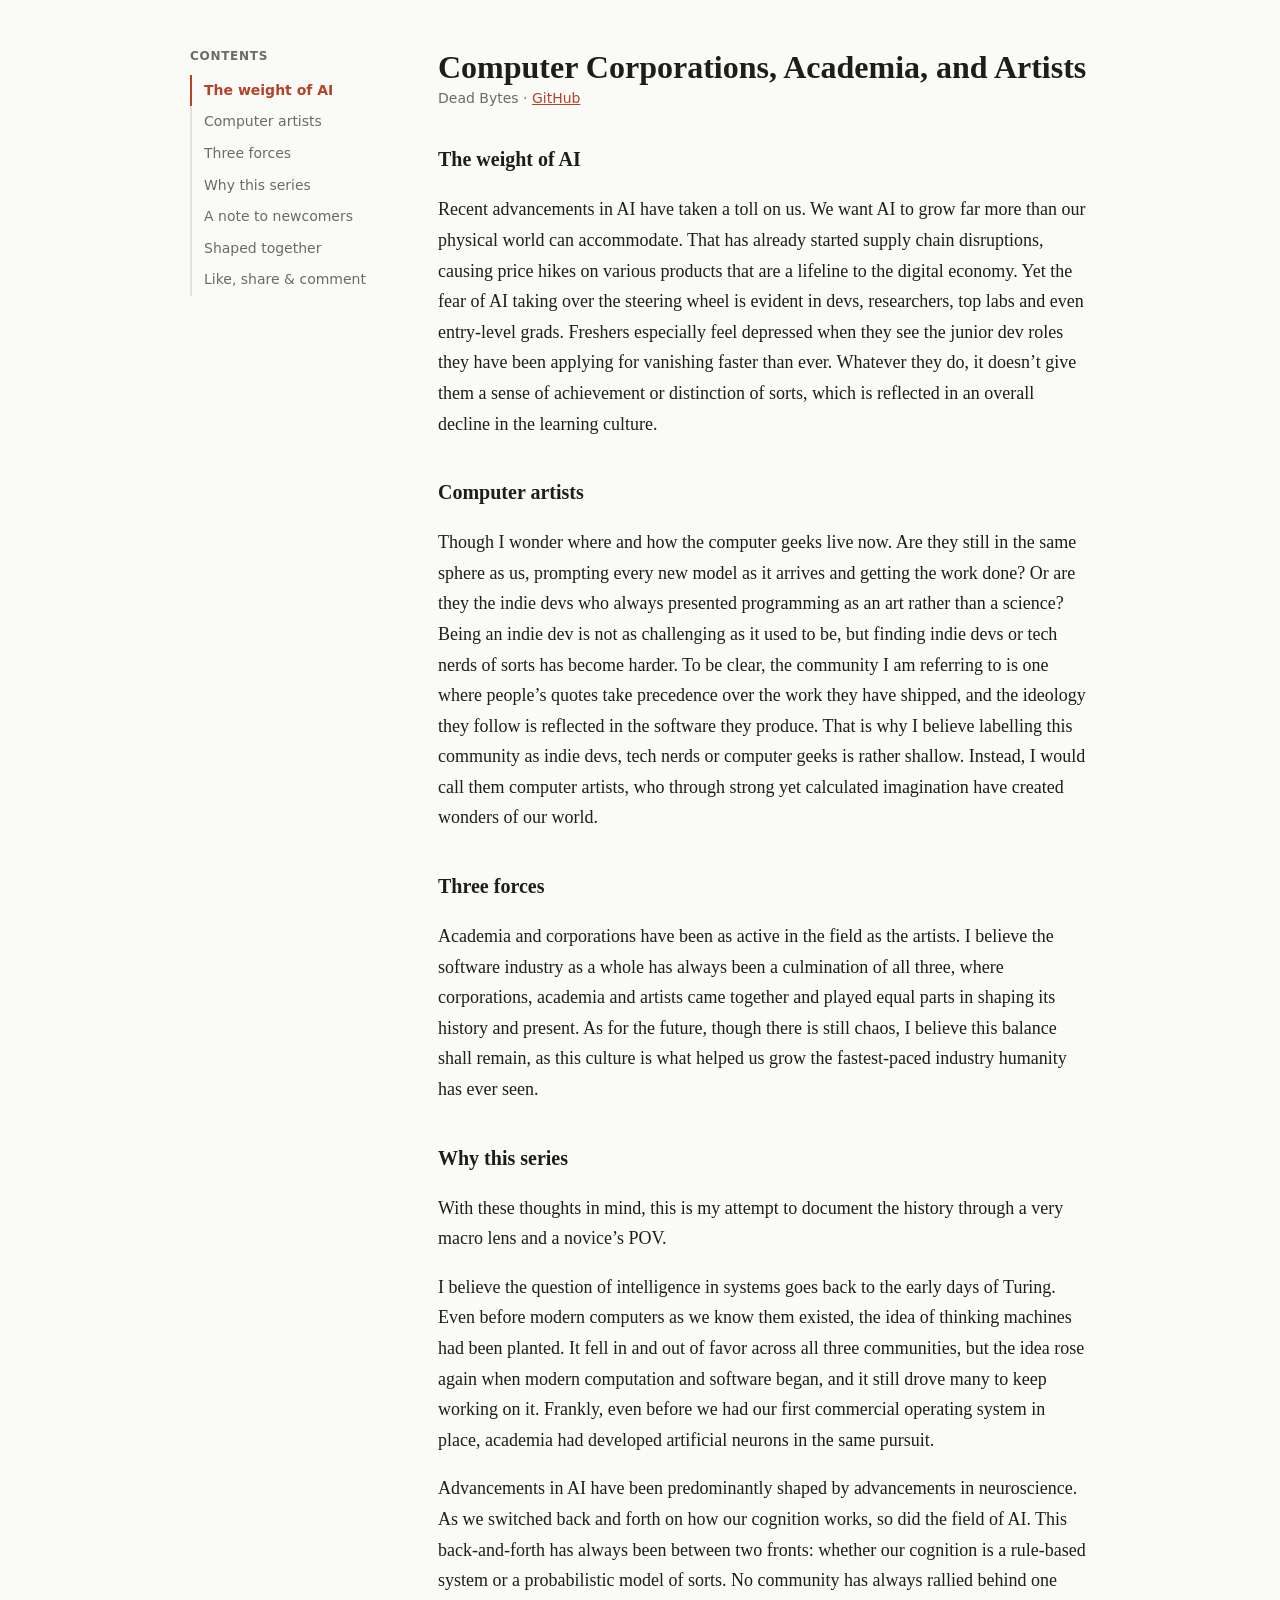
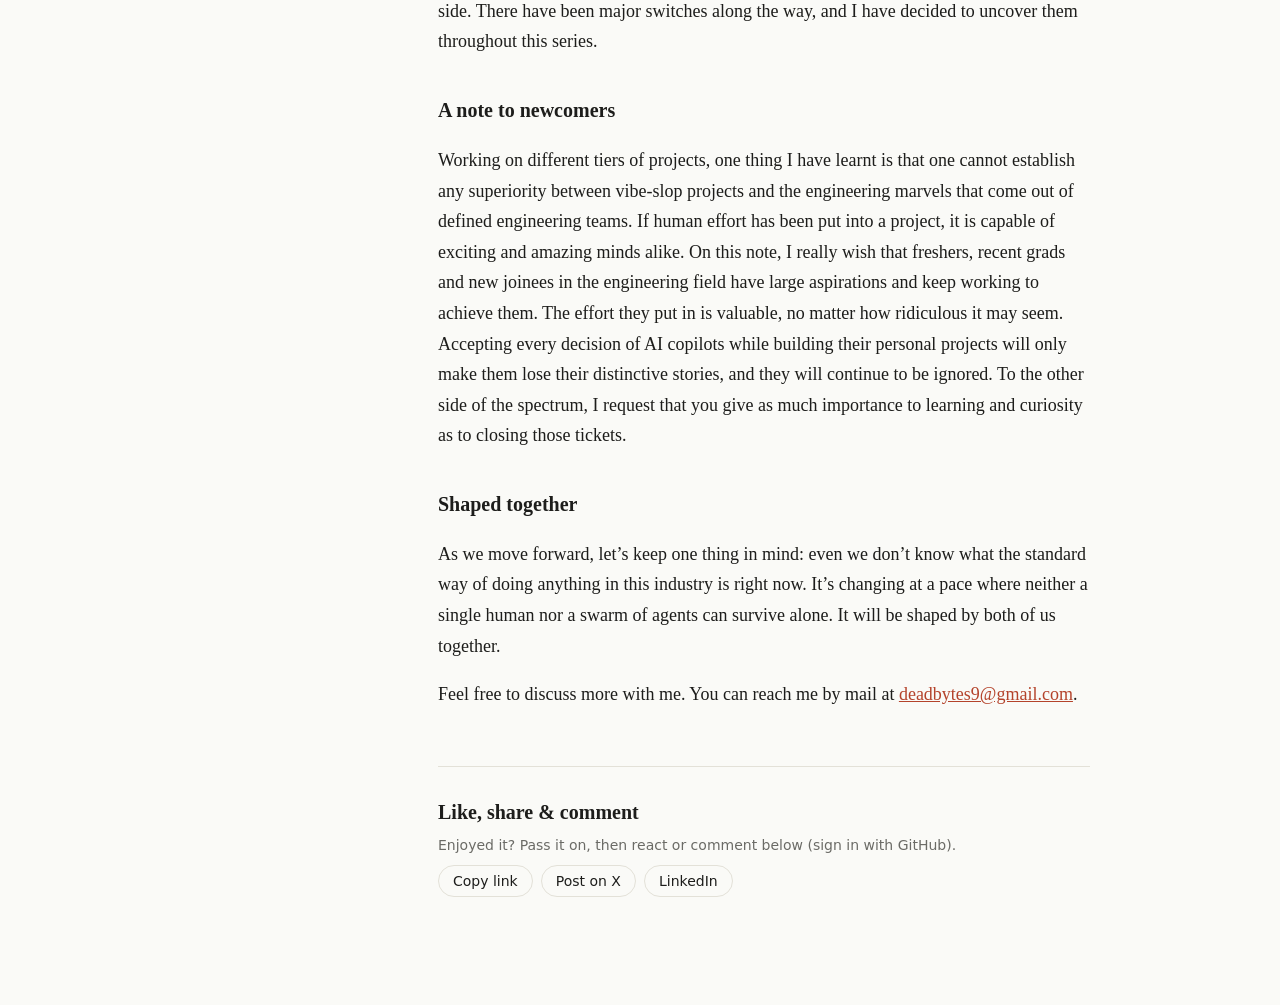
==== commit d993e245: "Add share buttons and giscus comments/reactions" ====
--- a/index.html
+++ b/index.html
@@ -22,6 +22,11 @@
     nav li a:hover { color:var(--fg); }
     nav li a.active { color:var(--accent); border-left-color:var(--accent); font-weight:600; }
     .side { position:sticky; top:48px; align-self:start; }
+    .engage { margin-top:56px; padding-top:28px; border-top:1px solid var(--line); }
+    .share { display:flex; flex-wrap:wrap; gap:8px; margin:12px 0 28px; font:14px system-ui, sans-serif; }
+    .share a, .share button { background:none; color:var(--fg); border:1px solid var(--line); border-radius:999px; padding:7px 14px; cursor:pointer; text-decoration:none; font:inherit; }
+    .share a:hover, .share button:hover { border-color:var(--accent); color:var(--accent); }
+    .engage .hint { color:var(--muted); font:14px system-ui, sans-serif; margin:0 0 8px; }
     details { display:none; }
     @media (max-width:760px) {
       .wrap { display:block; padding-top:32px; }
@@ -44,6 +49,7 @@
         <li><a href="#this-series">Why this series</a></li>
         <li><a href="#newcomers">A note to newcomers</a></li>
         <li><a href="#together">Shaped together</a></li>
+          <li><a href="#discussion">Like, share &amp; comment</a></li>
         </ol>
       </nav>
     </aside>
@@ -60,6 +66,7 @@
             <li><a href="#this-series">Why this series</a></li>
             <li><a href="#newcomers">A note to newcomers</a></li>
             <li><a href="#together">Shaped together</a></li>
+            <li><a href="#discussion">Like, share &amp; comment</a></li>
           </ol>
         </nav>
       </details>
@@ -90,6 +97,17 @@
       <p>As we move forward, let’s keep one thing in mind: even we don’t know what the standard way of doing anything in this industry is right now. It’s changing at a pace where neither a single human nor a swarm of agents can survive alone. It will be shaped by both of us together.</p>
       <p>Feel free to discuss more with me. You can reach me by mail at <a href="mailto:deadbytes9@gmail.com">deadbytes9@gmail.com</a>.</p>
     </section>
+    <section id="discussion" class="engage">
+      <h2>Like, share &amp; comment</h2>
+      <p class="hint">Enjoyed it? Pass it on, then react or comment below (sign in with GitHub).</p>
+      <div class="share">
+        <button id="native-share" hidden>Share…</button>
+        <button id="copy-link">Copy link</button>
+        <a id="share-x" target="_blank" rel="noopener">Post on X</a>
+        <a id="share-li" target="_blank" rel="noopener">LinkedIn</a>
+      </div>
+      <div id="comments"></div>
+    </section>
     </main>
   </div>
   <script>
@@ -102,6 +120,25 @@
     }
     addEventListener('scroll', spy, {passive:true}); spy();
     document.querySelectorAll('details nav a').forEach(a => a.addEventListener('click', () => a.closest('details').open = false));
+
+    (function () {
+      const url = location.origin + location.pathname, title = document.title;
+      document.getElementById('share-x').href = 'https://twitter.com/intent/tweet?text=' + encodeURIComponent(title) + '&url=' + encodeURIComponent(url);
+      document.getElementById('share-li').href = 'https://www.linkedin.com/sharing/share-offsite/?url=' + encodeURIComponent(url);
+      const copy = document.getElementById('copy-link');
+      copy.onclick = () => navigator.clipboard.writeText(url).then(() => { copy.textContent = 'Copied!'; setTimeout(() => copy.textContent = 'Copy link', 1800); });
+      if (navigator.share) { const n = document.getElementById('native-share'); n.hidden = false; n.onclick = () => navigator.share({ title, url }).catch(() => {}); }
+      function giscus(target, reactionsOnly) {
+        const g = document.createElement('script');
+        g.src = 'https://giscus.app/client.js'; g.async = true; g.crossOrigin = 'anonymous';
+        const a = { 'data-repo':'Dead-Bytes/blogs', 'data-repo-id':'R_kgDOVEf27Q', 'data-category':'Announcements', 'data-category-id':'DIC_kwDOVEf27c4DHj9Y',
+          'data-mapping':'specific', 'data-term':'blog-post-1', 'data-strict':'1', 'data-reactions-enabled':'1',
+          'data-emit-metadata':'0', 'data-input-position':'top', 'data-theme':'preferred_color_scheme', 'data-lang':'en', 'data-loading':'lazy' };
+        for (const k in a) g.setAttribute(k, a[k]);
+        document.getElementById('comments').appendChild(g);
+      }
+      giscus();
+    })();
   </script>
 </body>
 </html>
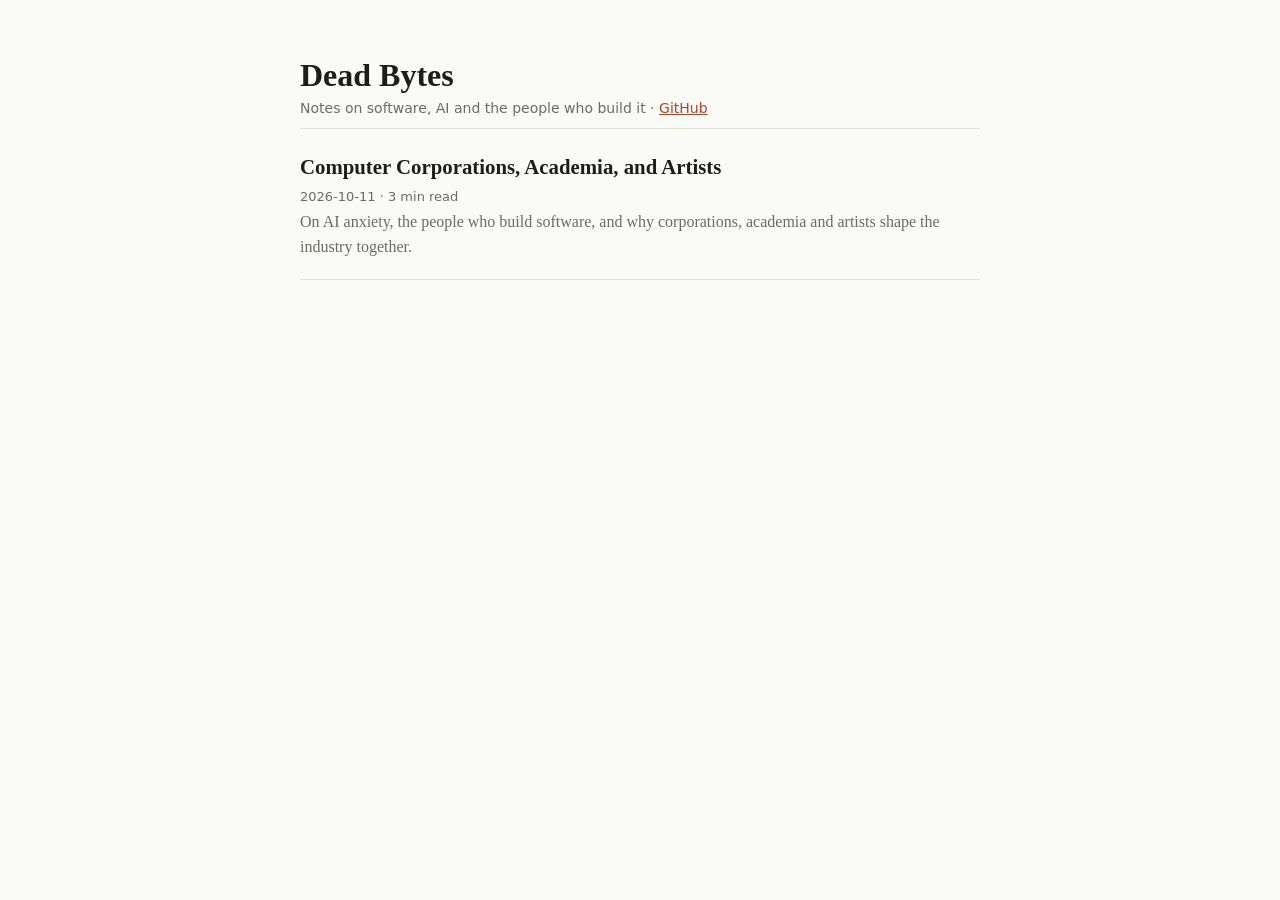
==== commit 90076e89: "Split into post list and per-post pages with a build script" ====
--- a/index.html
+++ b/index.html
@@ -3,142 +3,19 @@
 <head>
   <meta charset="utf-8">
   <meta name="viewport" content="width=device-width, initial-scale=1">
-  <title>Computer Corporations, Academia, and Artists</title>
-  <style>
-    :root { --bg:#fafaf7; --fg:#1d1d1b; --muted:#6b6b66; --accent:#b4432b; --line:#e3e1d8; }
-    @media (prefers-color-scheme: dark) { :root { --bg:#141413; --fg:#e8e6df; --muted:#9a978d; --accent:#e07a5f; --line:#2c2b28; } }
-    html { scroll-behavior:smooth; }
-    body { margin:0; background:var(--bg); color:var(--fg); font:18px/1.7 Georgia, serif; }
-    .wrap { max-width:900px; margin:0 auto; padding:48px 16px 80px; display:grid; grid-template-columns:200px minmax(0,1fr); gap:48px; }
-    h1 { font-size:2rem; line-height:1.2; margin:0 0 4px; }
-    h2 { font-size:1.25rem; margin:0 0 8px; }
-    .by { color:var(--muted); font:14px system-ui, sans-serif; margin-bottom:12px; }
-    a { color:var(--accent); }
-    section { scroll-margin-top:24px; margin-top:36px; }
-    nav { font:14px/1.4 system-ui, sans-serif; }
-    nav strong { display:block; color:var(--muted); text-transform:uppercase; letter-spacing:.06em; font-size:12px; margin-bottom:10px; }
-    nav ol { list-style:none; margin:0; padding:0; border-left:2px solid var(--line); }
-    nav li a { display:block; padding:6px 12px; margin-left:-2px; border-left:2px solid transparent; color:var(--muted); text-decoration:none; }
-    nav li a:hover { color:var(--fg); }
-    nav li a.active { color:var(--accent); border-left-color:var(--accent); font-weight:600; }
-    .side { position:sticky; top:48px; align-self:start; }
-    .engage { margin-top:56px; padding-top:28px; border-top:1px solid var(--line); }
-    .share { display:flex; flex-wrap:wrap; gap:8px; margin:12px 0 28px; font:14px system-ui, sans-serif; }
-    .share a, .share button { background:none; color:var(--fg); border:1px solid var(--line); border-radius:999px; padding:7px 14px; cursor:pointer; text-decoration:none; font:inherit; }
-    .share a:hover, .share button:hover { border-color:var(--accent); color:var(--accent); }
-    .engage .hint { color:var(--muted); font:14px system-ui, sans-serif; margin:0 0 8px; }
-    details { display:none; }
-    @media (max-width:760px) {
-      .wrap { display:block; padding-top:32px; }
-      .side { display:none; }
-      details { display:block; margin:16px 0 0; border:1px solid var(--line); border-radius:8px; padding:10px 14px; }
-      summary { font:600 14px system-ui, sans-serif; cursor:pointer; }
-      details nav { margin-top:8px; }
-    }
-  </style>
+  <title>Dead Bytes — Blog</title>
+  <meta name="description" content="Notes on software, AI and the people who build it.">
+  <link rel="stylesheet" href="assets/style.css">
 </head>
 <body>
-  <div class="wrap">
-    <aside class="side">
-      <nav aria-label="Contents">
-        <strong>Contents</strong>
-        <ol>
-        <li><a href="#ai-toll">The weight of AI</a></li>
-        <li><a href="#computer-artists">Computer artists</a></li>
-        <li><a href="#three-forces">Three forces</a></li>
-        <li><a href="#this-series">Why this series</a></li>
-        <li><a href="#newcomers">A note to newcomers</a></li>
-        <li><a href="#together">Shaped together</a></li>
-          <li><a href="#discussion">Like, share &amp; comment</a></li>
-        </ol>
-      </nav>
-    </aside>
-    <main>
-      <h1>Computer Corporations, Academia, and Artists</h1>
-      <div class="by">Dead Bytes · <a href="https://github.com/Dead-Bytes">GitHub</a></div>
-      <details>
-        <summary>Contents</summary>
-        <nav aria-label="Contents">
-          <ol>
-            <li><a href="#ai-toll">The weight of AI</a></li>
-            <li><a href="#computer-artists">Computer artists</a></li>
-            <li><a href="#three-forces">Three forces</a></li>
-            <li><a href="#this-series">Why this series</a></li>
-            <li><a href="#newcomers">A note to newcomers</a></li>
-            <li><a href="#together">Shaped together</a></li>
-            <li><a href="#discussion">Like, share &amp; comment</a></li>
-          </ol>
-        </nav>
-      </details>
-    <section id="ai-toll">
-      <h2>The weight of AI</h2>
-      <p>Recent advancements in AI have taken a toll on us. We want AI to grow far more than our physical world can accommodate. That has already started supply chain disruptions, causing price hikes on various products that are a lifeline to the digital economy. Yet the fear of AI taking over the steering wheel is evident in devs, researchers, top labs and even entry-level grads. Freshers especially feel depressed when they see the junior dev roles they have been applying for vanishing faster than ever. Whatever they do, it doesn’t give them a sense of achievement or distinction of sorts, which is reflected in an overall decline in the learning culture.</p>
-    </section>
-    <section id="computer-artists">
-      <h2>Computer artists</h2>
-      <p>Though I wonder where and how the computer geeks live now. Are they still in the same sphere as us, prompting every new model as it arrives and getting the work done? Or are they the indie devs who always presented programming as an art rather than a science? Being an indie dev is not as challenging as it used to be, but finding indie devs or tech nerds of sorts has become harder. To be clear, the community I am referring to is one where people’s quotes take precedence over the work they have shipped, and the ideology they follow is reflected in the software they produce. That is why I believe labelling this community as indie devs, tech nerds or computer geeks is rather shallow. Instead, I would call them computer artists, who through strong yet calculated imagination have created wonders of our world.</p>
-    </section>
-    <section id="three-forces">
-      <h2>Three forces</h2>
-      <p>Academia and corporations have been as active in the field as the artists. I believe the software industry as a whole has always been a culmination of all three, where corporations, academia and artists came together and played equal parts in shaping its history and present. As for the future, though there is still chaos, I believe this balance shall remain, as this culture is what helped us grow the fastest-paced industry humanity has ever seen.</p>
-    </section>
-    <section id="this-series">
-      <h2>Why this series</h2>
-      <p>With these thoughts in mind, this is my attempt to document the history through a very macro lens and a novice’s POV.</p>
-      <p>I believe the question of intelligence in systems goes back to the early days of Turing. Even before modern computers as we know them existed, the idea of thinking machines had been planted. It fell in and out of favor across all three communities, but the idea rose again when modern computation and software began, and it still drove many to keep working on it. Frankly, even before we had our first commercial operating system in place, academia had developed artificial neurons in the same pursuit.</p>
-      <p>Advancements in AI have been predominantly shaped by advancements in neuroscience. As we switched back and forth on how our cognition works, so did the field of AI. This back-and-forth has always been between two fronts: whether our cognition is a rule-based system or a probabilistic model of sorts. No community has always rallied behind one side. There have been major switches along the way, and I have decided to uncover them throughout this series.</p>
-    </section>
-    <section id="newcomers">
-      <h2>A note to newcomers</h2>
-      <p>Working on different tiers of projects, one thing I have learnt is that one cannot establish any superiority between vibe-slop projects and the engineering marvels that come out of defined engineering teams. If human effort has been put into a project, it is capable of exciting and amazing minds alike. On this note, I really wish that freshers, recent grads and new joinees in the engineering field have large aspirations and keep working to achieve them. The effort they put in is valuable, no matter how ridiculous it may seem. Accepting every decision of AI copilots while building their personal projects will only make them lose their distinctive stories, and they will continue to be ignored. To the other side of the spectrum, I request that you give as much importance to learning and curiosity as to closing those tickets.</p>
-    </section>
-    <section id="together">
-      <h2>Shaped together</h2>
-      <p>As we move forward, let’s keep one thing in mind: even we don’t know what the standard way of doing anything in this industry is right now. It’s changing at a pace where neither a single human nor a swarm of agents can survive alone. It will be shaped by both of us together.</p>
-      <p>Feel free to discuss more with me. You can reach me by mail at <a href="mailto:deadbytes9@gmail.com">deadbytes9@gmail.com</a>.</p>
-    </section>
-    <section id="discussion" class="engage">
-      <h2>Like, share &amp; comment</h2>
-      <p class="hint">Enjoyed it? Pass it on, then react or comment below (sign in with GitHub).</p>
-      <div class="share">
-        <button id="native-share" hidden>Share…</button>
-        <button id="copy-link">Copy link</button>
-        <a id="share-x" target="_blank" rel="noopener">Post on X</a>
-        <a id="share-li" target="_blank" rel="noopener">LinkedIn</a>
-      </div>
-      <div id="comments"></div>
-    </section>
-    </main>
-  </div>
-  <script>
-    const links = document.querySelectorAll('nav a');
-    const secs = [...document.querySelectorAll('section')];
-    function spy() {
-      let cur = secs[0].id;
-      for (const s of secs) if (s.getBoundingClientRect().top < window.innerHeight * 0.35) cur = s.id;
-      links.forEach(a => a.classList.toggle('active', a.getAttribute('href') === '#' + cur));
-    }
-    addEventListener('scroll', spy, {passive:true}); spy();
-    document.querySelectorAll('details nav a').forEach(a => a.addEventListener('click', () => a.closest('details').open = false));
-
-    (function () {
-      const url = location.origin + location.pathname, title = document.title;
-      document.getElementById('share-x').href = 'https://twitter.com/intent/tweet?text=' + encodeURIComponent(title) + '&url=' + encodeURIComponent(url);
-      document.getElementById('share-li').href = 'https://www.linkedin.com/sharing/share-offsite/?url=' + encodeURIComponent(url);
-      const copy = document.getElementById('copy-link');
-      copy.onclick = () => navigator.clipboard.writeText(url).then(() => { copy.textContent = 'Copied!'; setTimeout(() => copy.textContent = 'Copy link', 1800); });
-      if (navigator.share) { const n = document.getElementById('native-share'); n.hidden = false; n.onclick = () => navigator.share({ title, url }).catch(() => {}); }
-      function giscus(target, reactionsOnly) {
-        const g = document.createElement('script');
-        g.src = 'https://giscus.app/client.js'; g.async = true; g.crossOrigin = 'anonymous';
-        const a = { 'data-repo':'Dead-Bytes/blogs', 'data-repo-id':'R_kgDOVEf27Q', 'data-category':'Announcements', 'data-category-id':'DIC_kwDOVEf27c4DHj9Y',
-          'data-mapping':'specific', 'data-term':'blog-post-1', 'data-strict':'1', 'data-reactions-enabled':'1',
-          'data-emit-metadata':'0', 'data-input-position':'top', 'data-theme':'preferred_color_scheme', 'data-lang':'en', 'data-loading':'lazy' };
-        for (const k in a) g.setAttribute(k, a[k]);
-        document.getElementById('comments').appendChild(g);
-      }
-      giscus();
-    })();
-  </script>
+<main class="list">
+<h1>Dead Bytes</h1>
+<div class="by">Notes on software, AI and the people who build it · <a href="https://github.com/Dead-Bytes">GitHub</a></div>
+<a class="card" href="computer-corporations-academia-and-artists/">
+<h2>Computer Corporations, Academia, and Artists</h2>
+<div class="meta">2026-10-11 · 3 min read</div>
+<p>On AI anxiety, the people who build software, and why corporations, academia and artists shape the industry together.</p>
+</a>
+</main>
 </body>
 </html>
--- a/assets/style.css
+++ b/assets/style.css
@@ -0,0 +1,39 @@
+:root { --bg:#fafaf7; --fg:#1d1d1b; --muted:#6b6b66; --accent:#b4432b; --line:#e3e1d8; }
+@media (prefers-color-scheme: dark) { :root { --bg:#141413; --fg:#e8e6df; --muted:#9a978d; --accent:#e07a5f; --line:#2c2b28; } }
+html { scroll-behavior:smooth; }
+body { margin:0; background:var(--bg); color:var(--fg); font:18px/1.7 Georgia, serif; }
+.wrap { max-width:900px; margin:0 auto; padding:48px 16px 80px; display:grid; grid-template-columns:200px minmax(0,1fr); gap:48px; }
+h1 { font-size:2rem; line-height:1.2; margin:0 0 4px; }
+h2 { font-size:1.25rem; margin:0 0 8px; }
+.by { color:var(--muted); font:14px system-ui, sans-serif; margin-bottom:12px; }
+a { color:var(--accent); }
+section { scroll-margin-top:24px; margin-top:36px; }
+nav { font:14px/1.4 system-ui, sans-serif; }
+nav strong { display:block; color:var(--muted); text-transform:uppercase; letter-spacing:.06em; font-size:12px; margin-bottom:10px; }
+nav ol { list-style:none; margin:0; padding:0; border-left:2px solid var(--line); }
+nav li a { display:block; padding:6px 12px; margin-left:-2px; border-left:2px solid transparent; color:var(--muted); text-decoration:none; }
+nav li a:hover { color:var(--fg); }
+nav li a.active { color:var(--accent); border-left-color:var(--accent); font-weight:600; }
+.side { position:sticky; top:48px; align-self:start; }
+.engage { margin-top:56px; padding-top:28px; border-top:1px solid var(--line); }
+.share { display:flex; flex-wrap:wrap; gap:8px; margin:12px 0 28px; font:14px system-ui, sans-serif; }
+.share a, .share button { background:none; color:var(--fg); border:1px solid var(--line); border-radius:999px; padding:7px 14px; cursor:pointer; text-decoration:none; font:inherit; }
+.share a:hover, .share button:hover { border-color:var(--accent); color:var(--accent); }
+.engage .hint { color:var(--muted); font:14px system-ui, sans-serif; margin:0 0 8px; }
+details { display:none; }
+@media (max-width:760px) {
+  .wrap { display:block; padding-top:32px; }
+  .side { display:none; }
+  details { display:block; margin:16px 0 0; border:1px solid var(--line); border-radius:8px; padding:10px 14px; }
+  summary { font:600 14px system-ui, sans-serif; cursor:pointer; }
+  details nav { margin-top:8px; }
+}
+.back { font:14px system-ui, sans-serif; display:inline-block; margin-bottom:24px; text-decoration:none; }
+.list { max-width:680px; margin:0 auto; padding:56px 16px 80px; }
+.list h1 { margin-bottom:6px; }
+.card { display:block; text-decoration:none; color:inherit; padding:20px 0; border-top:1px solid var(--line); }
+.card:last-child { border-bottom:1px solid var(--line); }
+.card h2 { margin:0 0 4px; font-size:1.3rem; }
+.card:hover h2 { color:var(--accent); }
+.card .meta { color:var(--muted); font:13px system-ui, sans-serif; margin-bottom:6px; }
+.card p { margin:0; color:var(--muted); font-size:16px; line-height:1.55; }
